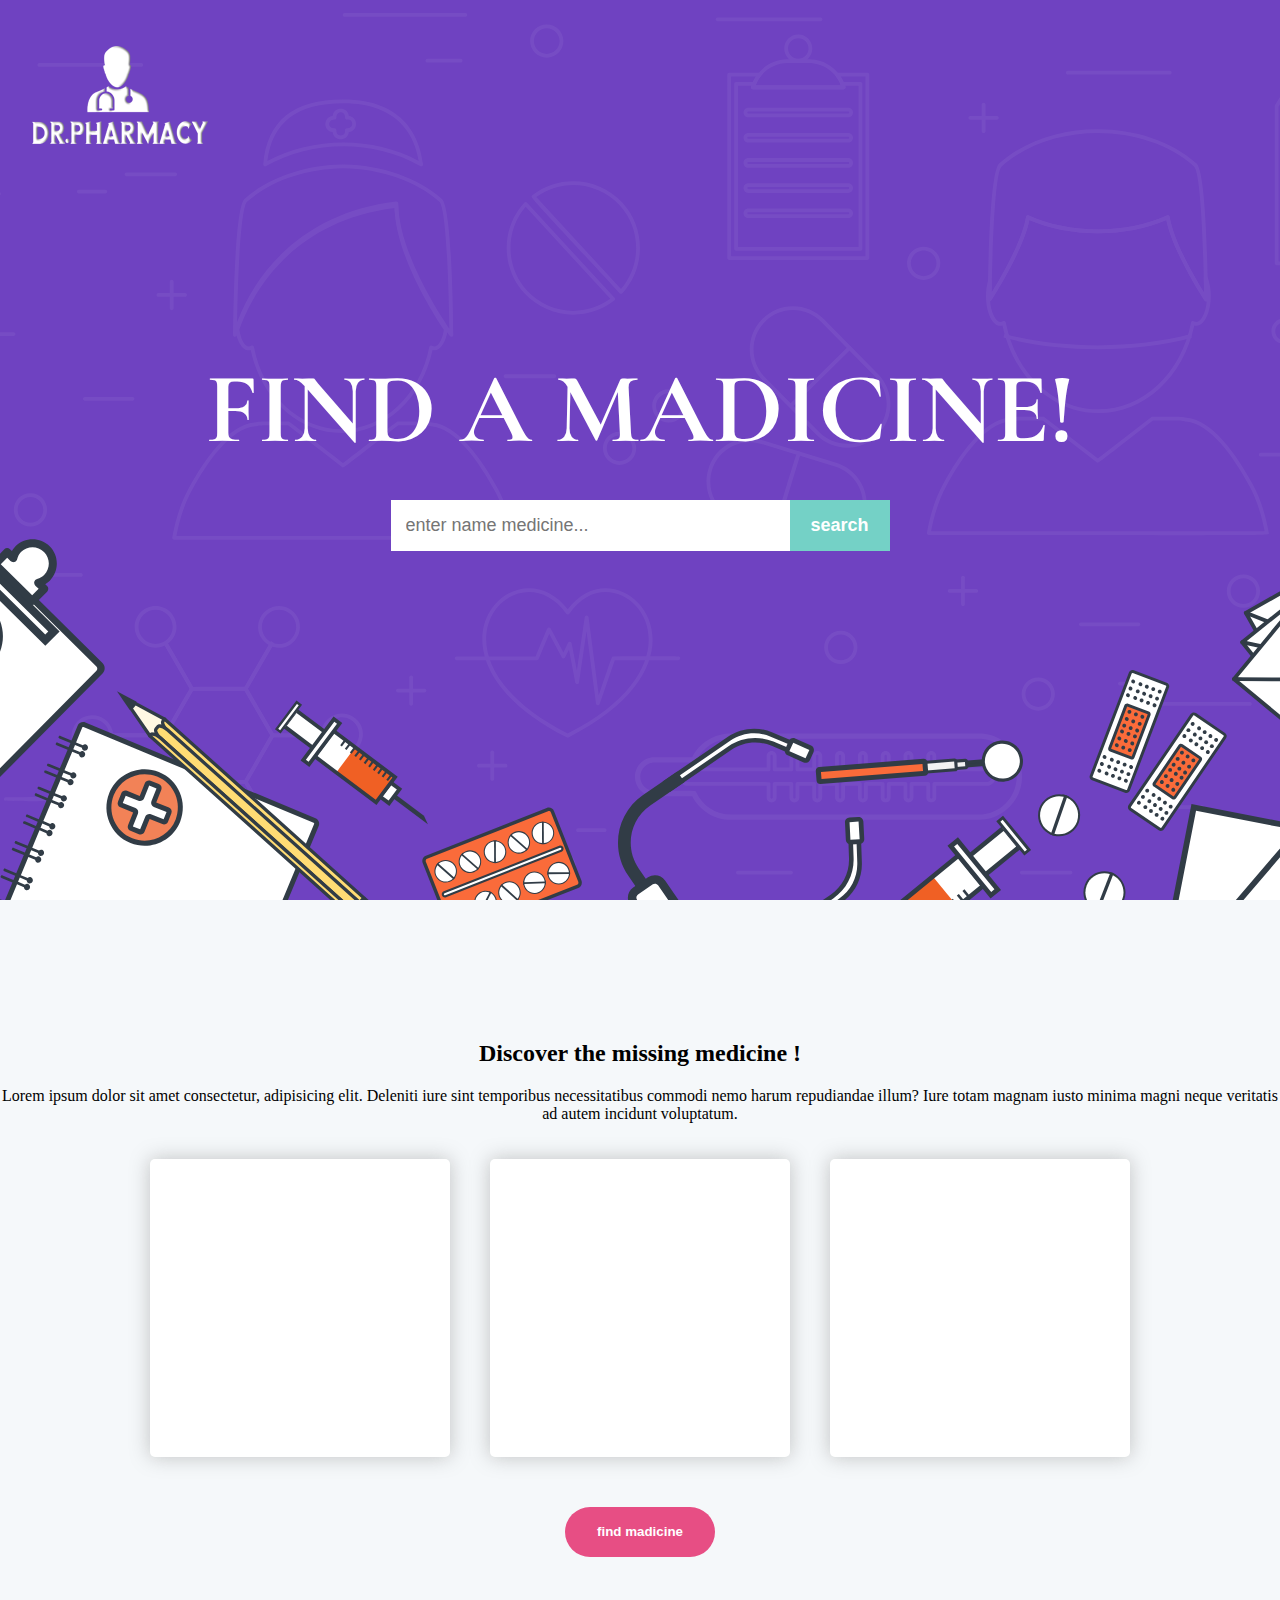
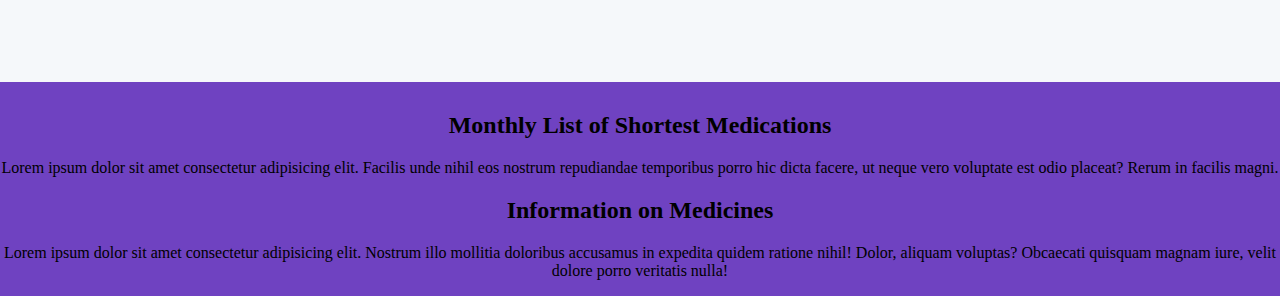
==== inex.html @ 8f447a05 "version0.1" ====
<!DOCTYPE html>
<html lang="en">
<head>
    <meta charset="UTF-8">
    <meta name="viewport" content="width=device-width, initial-scale=1.0">
    <meta http-equiv="X-UA-Compatible" content="ie=edge">
    <link href="https://fonts.googleapis.com/css?family=Cormorant+Garamond" rel="stylesheet">
    <link rel="shortcut icon" href="assets/dr.png" type="image/x-icon">
    <title>Find Medicine</title>
    <link rel="stylesheet" href="css/style.css">
</head>
<body>
        <img class="logo" src="assets/dr-logo.png" alt="">
    <header>
    <article>
        <h1>FIND A MADICINE!</h1>
        <input type="search" placeholder="enter name medicine...">
        <input class="search" type="submit" value="search" >
    </article>
    </header>
    <div id="page">
        <article>
            <h2>Discover the missing medicine !</h2>
            <p>Lorem ipsum dolor sit amet consectetur, adipisicing elit. Deleniti iure sint temporibus necessitatibus commodi nemo harum repudiandae illum? Iure totam magnam iusto minima magni neque veritatis ad autem incidunt voluptatum.</p>
        </article>

        <div class="Find"></div>
        <div class="view"></div>
        <div class="bdel"></div>
        <div class="find"> 
            <input  type="submit" value="find madicine">
        </div>
    </div>
    <div id="list">
        <h2>Monthly List of Shortest Medications</h2>
        <p>Lorem ipsum dolor sit amet consectetur adipisicing elit. Facilis unde nihil eos nostrum repudiandae temporibus porro hic dicta facere, ut neque vero voluptate est odio placeat? Rerum in facilis magni.</p>
    </div>
    <div id="inf">
        <h2>Information on Medicines</h2>
        <p>Lorem ipsum dolor sit amet consectetur adipisicing elit. Nostrum illo mollitia doloribus accusamus in expedita quidem ratione nihil! Dolor, aliquam voluptas? Obcaecati quisquam magnam iure, velit dolore porro veritatis nulla!</p>
  <script src="js/script.js"></script>  
</body>
</html>
---- css/style.css ----
body {
    margin: 0px;
    text-align: center;
    background-color: whitesmoke;
    background-image: url('../assets/download.svg');
    background-attachment: fixed;
    background-position: center;
    background-size: cover;
    background-color: #6f42c1;
    position: relative;
    
}

.logo {
    position: absolute;
    display: flex;
    justify-content: center;
    margin: 20px ;

}
header {
    display: flex;
    justify-content: center;
    align-items: center;
    height: 100vh;
    background-image: url('../assets/hero_home_bg_1.svg');
    background-position: center;
    background-size: cover;
}

header img {
    align-self: flex-start;
    margin-left: 0px;
}

article h1 {
    margin: 0px;
    margin-bottom: 30px;
    color: white;
    font-size: 100px;
    font-family: 'Cormorant Garamond', serif;
}

article input {
    border: none;
    font-size: large;
    padding: 15px;
    margin: 0px;
    width: 400px;
}

.search {
    cursor: pointer;
    margin-left: -5px;
    background: #74d1c6;
    color: white;
    font-weight: bold;
    width: 100px;
}

.search:hover {
    background-color: #e74e84;
}
#page {
    display: flex;
    justify-content: center;
    align-items: center; 
    flex-wrap: wrap;
    background-color: #f5f8fa;
    padding: 120px 0px 95px 0px;
}

#page .Find,.view,.bdel {
    background-color: white;
    height: 298px;
    width: 300px;
    margin: 20px;
    border-radius: 5px;
    box-shadow: 0px 0px 20px  rgba(128, 128, 128, 0.459);
}

.find {
   width: 100%;
}

#page input {
    background-color: #e74e84;
    color: white;
    height: 50px;
    width: 150px;
    border: 0px;
    border-radius: 30px;
    align-self: center;
    justify-content: center;
    margin: 30px;
    font-weight: bold;
    cursor: pointer;
}

#page input:hover {
    background-color: #74d1c6;
    font-size: large;

}

#list {
    margin: 0px;
    height: auto;
    width: 100%;
    margin-top: 30px;
}

#inf {
    height: auto;
    width: 100%;
    margin: 0px;
    margin-top: 
}
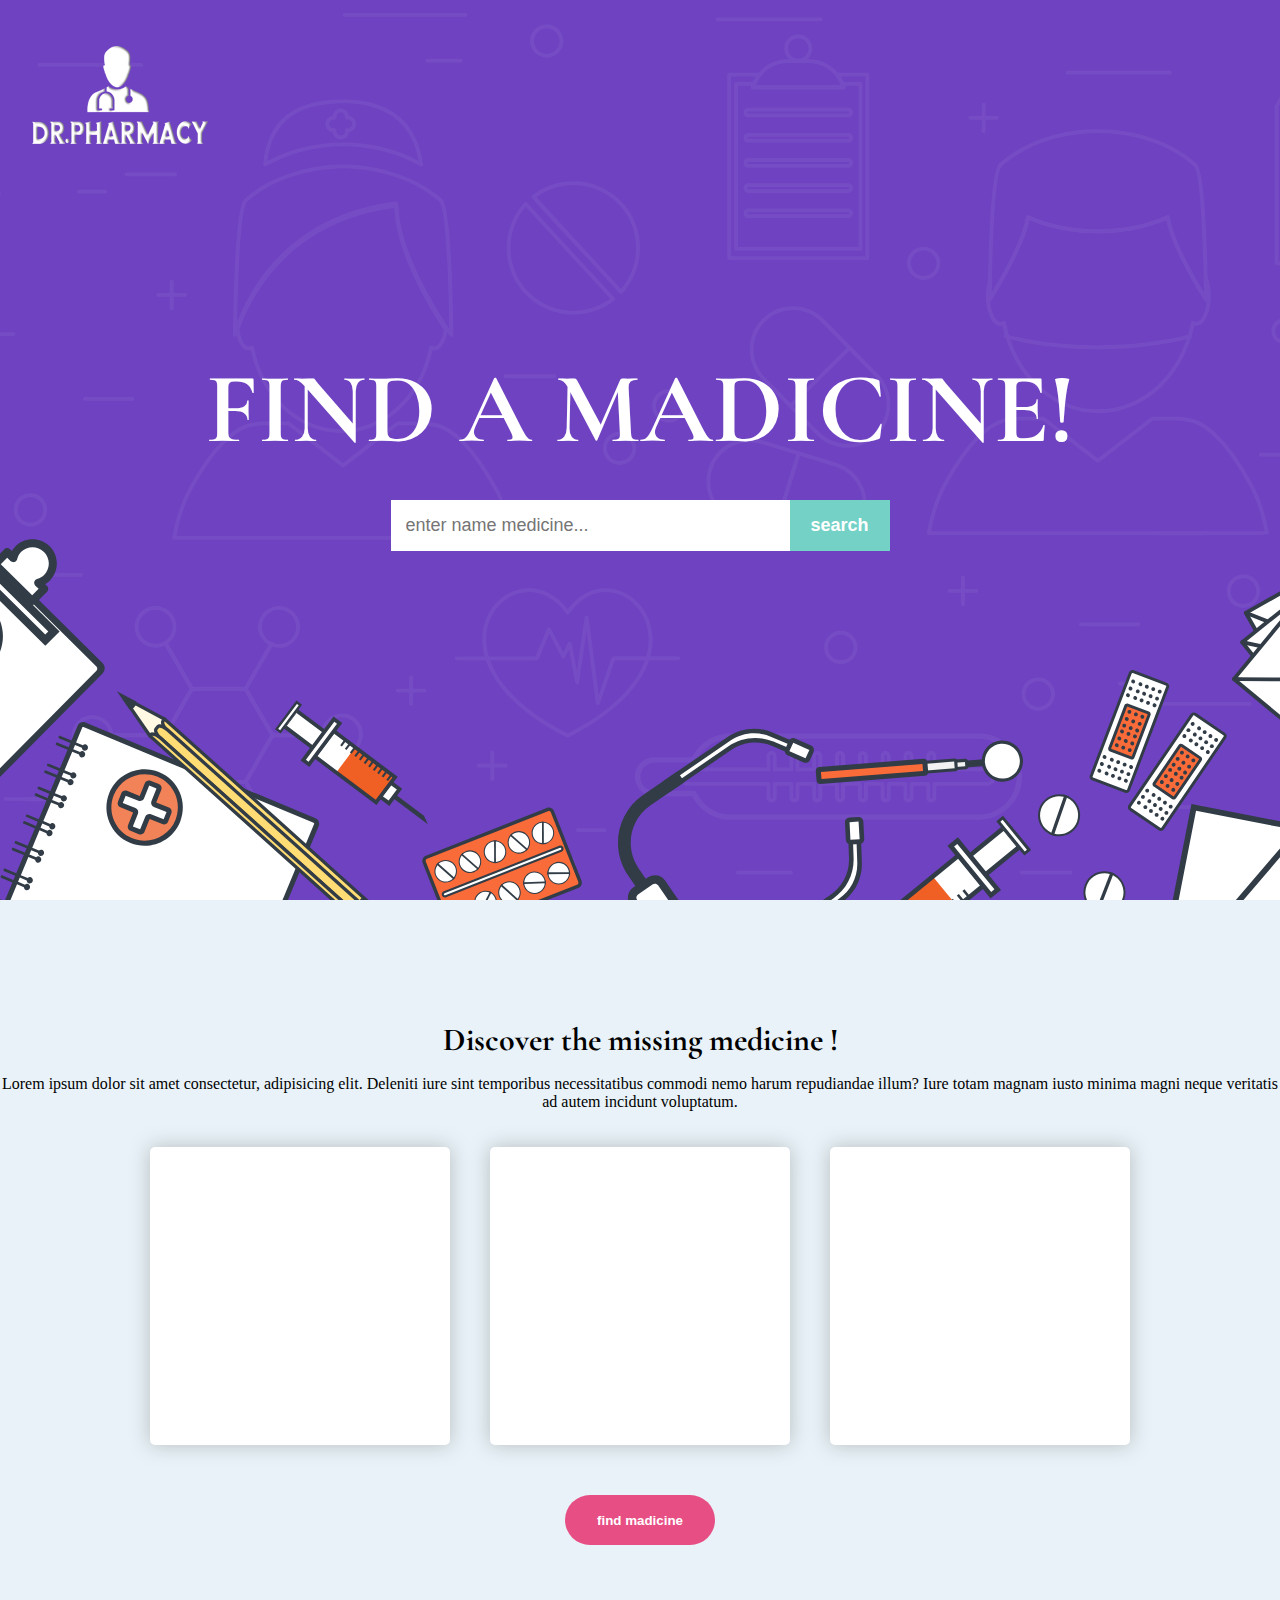
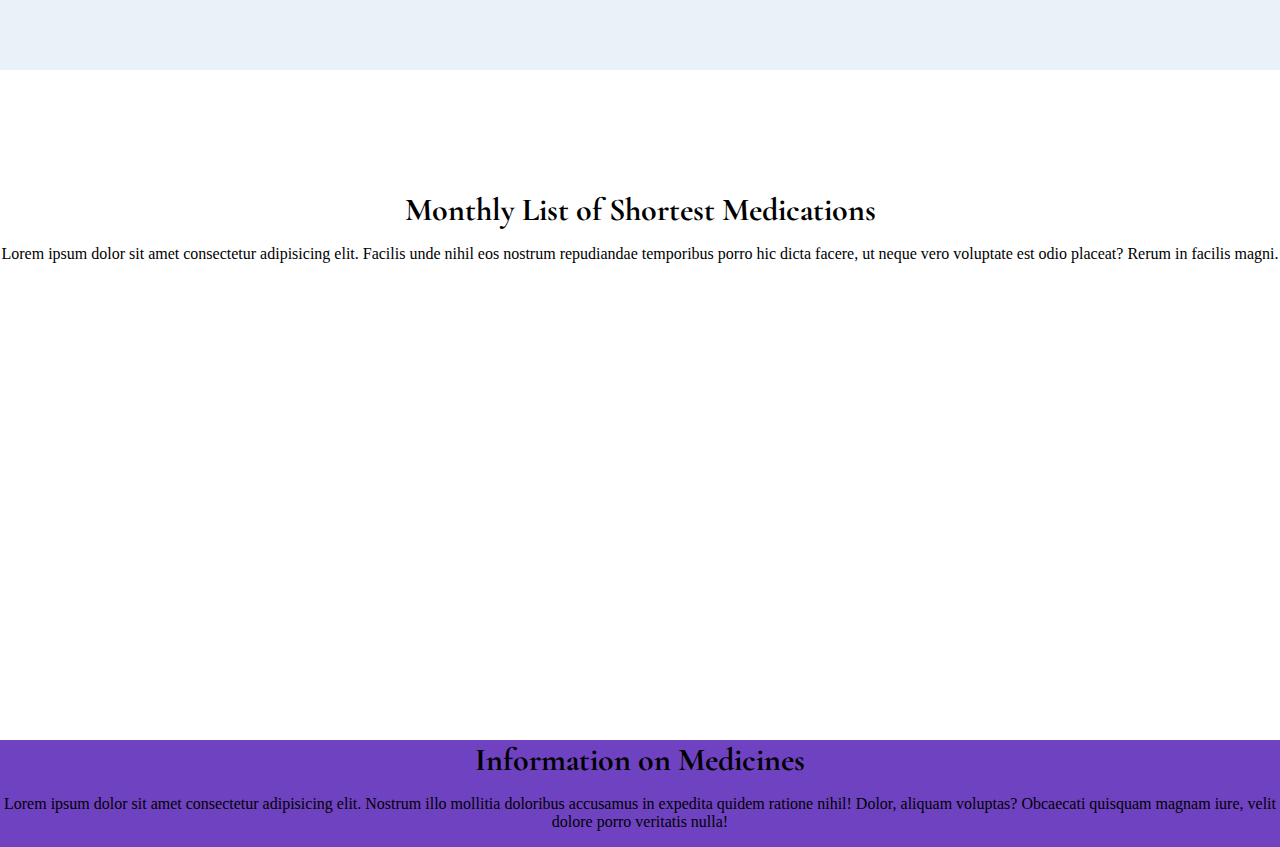
==== commit cb9a13e7: "version X0.1" ====
--- a/inex.html
+++ b/inex.html
@@ -6,7 +6,7 @@
     <meta http-equiv="X-UA-Compatible" content="ie=edge">
     <link href="https://fonts.googleapis.com/css?family=Cormorant+Garamond" rel="stylesheet">
     <link rel="shortcut icon" href="assets/dr.png" type="image/x-icon">
-    <title>Find Medicine</title>
+    <title>Dr.pharmacy</title>
     <link rel="stylesheet" href="css/style.css">
 </head>
 <body>
--- a/css/style.css
+++ b/css/style.css
@@ -39,6 +39,7 @@
     color: white;
     font-size: 100px;
     font-family: 'Cormorant Garamond', serif;
+    font-weight: bold;
 }
 
 article input {
@@ -66,8 +67,8 @@
     justify-content: center;
     align-items: center; 
     flex-wrap: wrap;
-    background-color: #f5f8fa;
     padding: 120px 0px 95px 0px;
+    background-color: #e8f2f8;
 }
 
 #page .Find,.view,.bdel {
@@ -115,4 +116,17 @@
     width: 100%;
     margin: 0px;
     margin-top: 
+}
+
+#list {
+    height: 500px;
+    margin: 0px;
+    padding: 120px 0px 50px 0px;
+    background-color: white;
+}
+
+h2 {
+    margin: 0px;
+    font-size: xx-large;
+    font-family: 'Cormorant Garamond', serif;
 }